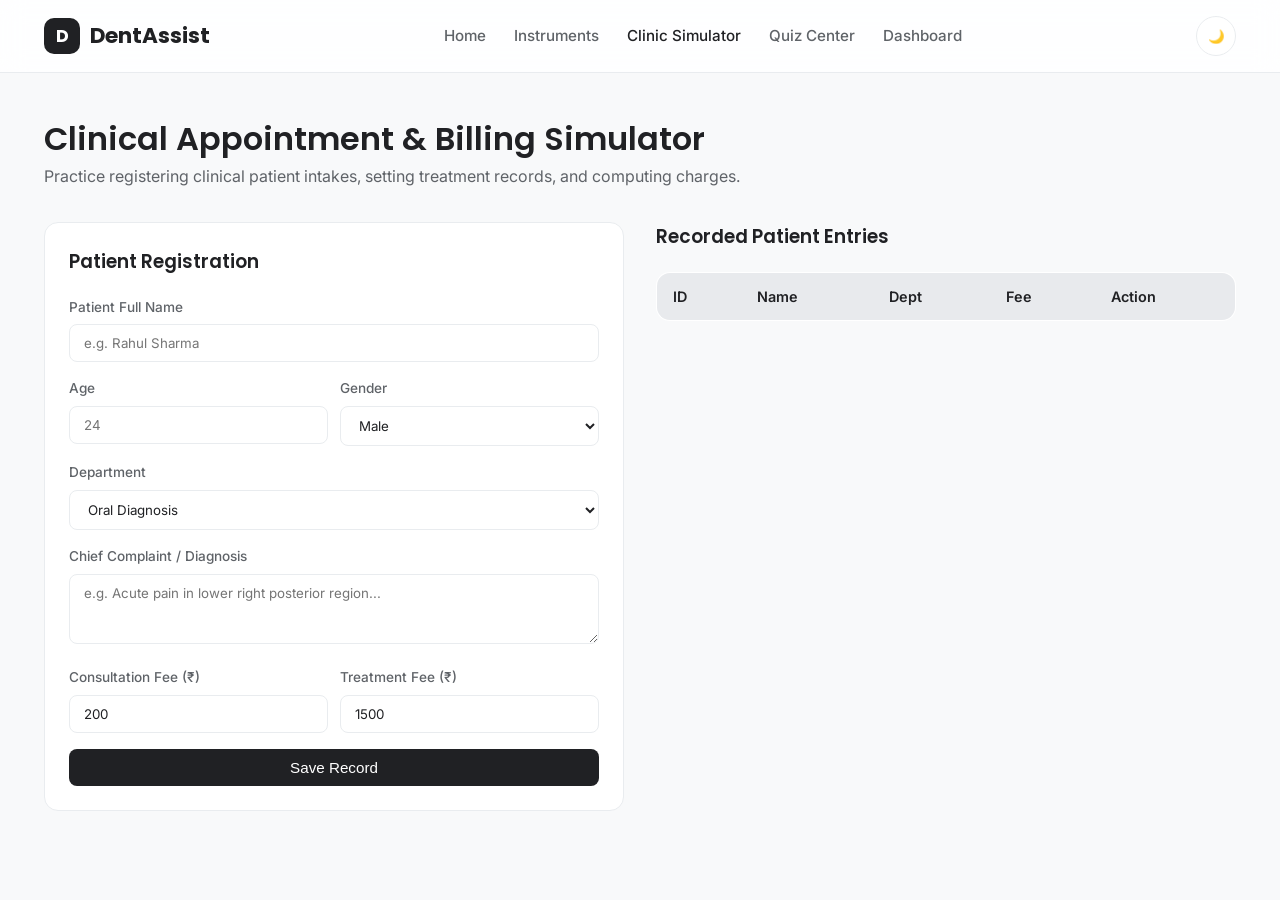
==== appointment.html @ 2c008f4a "Create appointment.html" ====
<!DOCTYPE html>
<html lang="en" data-theme="light">
<head>
  <meta charset="UTF-8">
  <meta name="viewport" content="width=device-width, initial-scale=1.0">
  <title>Clinic Simulator – DentAssist</title>
  <link rel="stylesheet" href="css/style.css">
  <link rel="stylesheet" href="css/responsive.css">
  <style>
    .sim-layout {
      display: grid;
      grid-template-columns: 1fr 1fr;
      gap: 32px;
      margin-top: 32px;
    }
    .form-group {
      margin-bottom: 16px;
    }
    .form-group label {
      display: block;
      font-size: 0.85rem;
      font-weight: 500;
      margin-bottom: 6px;
      color: var(--text-secondary);
    }
    .form-group input, .form-group select, .form-group textarea {
      width: 100%;
      padding: 10px 14px;
      border-radius: var(--radius-sm);
      border: 1px solid var(--border-color);
      background: var(--bg-surface);
      color: var(--text-primary);
      font-family: var(--font-body);
      outline: none;
    }
    .patient-table {
      width: 100%;
      border-collapse: collapse;
      background: var(--bg-surface);
      border-radius: var(--radius-md);
      overflow: hidden;
      border: 1px solid var(--border-color);
    }
    .patient-table th, .patient-table td {
      padding: 12px 16px;
      text-align: left;
      border-bottom: 1px solid var(--border-color);
      font-size: 0.9rem;
    }
    .patient-table th {
      background: var(--accent-light);
      font-weight: 600;
    }
  </style>
</head>
<body>

  <nav class="navbar">
    <div class="container nav-container">
      <a href="index.html" class="logo">
        <div class="logo-icon">D</div>
        <span>DentAssist</span>
      </a>
      <ul class="nav-links" id="navLinks">
        <li><a href="index.html">Home</a></li>
        <li><a href="library.html">Instruments</a></li>
        <li><a href="appointment.html" class="active">Clinic Simulator</a></li>
        <li><a href="quiz.html">Quiz Center</a></li>
        <li><a href="dashboard.html">Dashboard</a></li>
      </ul>
      <div class="nav-actions">
        <button class="theme-btn" id="themeToggle">🌙</button>
      </div>
    </div>
  </nav>

  <main class="container" style="padding-top: 40px; padding-bottom: 60px;">
    <h1>Clinical Appointment & Billing Simulator</h1>
    <p style="color: var(--text-secondary);">Practice registering clinical patient intakes, setting treatment records, and computing charges.</p>

    <div class="sim-layout">
      <div style="background: var(--bg-surface); padding: 24px; border-radius: var(--radius-md); border: 1px solid var(--border-color);">
        <h3 style="margin-bottom: 20px;">Patient Registration</h3>
        <form id="appointmentForm">
          <div class="form-group">
            <label>Patient Full Name</label>
            <input type="text" id="patientName" required placeholder="e.g. Rahul Sharma">
          </div>
          <div style="display: grid; grid-template-columns: 1fr 1fr; gap: 12px;">
            <div class="form-group">
              <label>Age</label>
              <input type="number" id="patientAge" required placeholder="24">
            </div>
            <div class="form-group">
              <label>Gender</label>
              <select id="patientGender">
                <option value="Male">Male</option>
                <option value="Female">Female</option>
                <option value="Other">Other</option>
              </select>
            </div>
          </div>
          <div class="form-group">
            <label>Department</label>
            <select id="clinicDept">
              <option value="Oral Diagnosis">Oral Diagnosis</option>
              <option value="Endodontics">Endodontics</option>
              <option value="Periodontics">Periodontics</option>
              <option value="Prosthodontics">Prosthodontics</option>
              <option value="Oral Surgery">Oral Surgery</option>
            </select>
          </div>
          <div class="form-group">
            <label>Chief Complaint / Diagnosis</label>
            <textarea id="chiefComplaint" rows="3" placeholder="e.g. Acute pain in lower right posterior region..."></textarea>
          </div>
          <div style="display: grid; grid-template-columns: 1fr 1fr; gap: 12px;">
            <div class="form-group">
              <label>Consultation Fee (₹)</label>
              <input type="number" id="feeConsult" value="200">
            </div>
            <div class="form-group">
              <label>Treatment Fee (₹)</label>
              <input type="number" id="feeTreatment" value="1500">
            </div>
          </div>
          <button type="submit" class="btn btn-primary" style="width: 100%;">Save Record</button>
        </form>
      </div>

      <div>
        <h3 style="margin-bottom: 20px;">Recorded Patient Entries</h3>
        <div style="overflow-x: auto;">
          <table class="patient-table">
            <thead>
              <tr>
                <th>ID</th>
                <th>Name</th>
                <th>Dept</th>
                <th>Fee</th>
                <th>Action</th>
              </tr>
            </thead>
            <tbody id="patientTableBody">
            </tbody>
          </table>
        </div>
      </div>
    </div>
  </main>

  <script src="js/script.js"></script>
  <script src="js/appointment.js"></script>
</body>
</html>
---- css/style.css ----
@import url('https://fonts.googleapis.com/css2?family=Inter:wght@300;400;500;600;700&family=Poppins:wght@500;600;700&display=swap');

:root {
  --bg-primary: #f8f9fa;
  --bg-surface: #ffffff;
  --bg-glass: rgba(255, 255, 255, 0.85);
  --border-color: #e9ecef;
  --border-hover: #ced4da;
  --text-primary: #202124;
  --text-secondary: #5f6368;
  --text-muted: #80868b;
  --accent: #3c4043;
  --accent-light: #e8eaed;
  --accent-blue: #1a73e8;
  --shadow-sm: 0 2px 4px rgba(0, 0, 0, 0.04);
  --shadow-md: 0 6px 16px rgba(0, 0, 0, 0.06);
  --shadow-lg: 0 12px 32px rgba(0, 0, 0, 0.08);
  --radius-sm: 8px;
  --radius-md: 14px;
  --radius-lg: 20px;
  --font-heading: 'Poppins', sans-serif;
  --font-body: 'Inter', sans-serif;
  --transition: all 0.25s ease;
}

[data-theme="dark"] {
  --bg-primary: #121212;
  --bg-surface: #1e1e1e;
  --bg-glass: rgba(30, 30, 30, 0.85);
  --border-color: #2d2d2d;
  --border-hover: #404040;
  --text-primary: #e8eaed;
  --text-secondary: #9aa0a6;
  --text-muted: #5f6368;
  --accent: #e8eaed;
  --accent-light: #2d2d2d;
  --shadow-sm: 0 2px 4px rgba(0, 0, 0, 0.2);
  --shadow-md: 0 6px 16px rgba(0, 0, 0, 0.3);
  --shadow-lg: 0 12px 32px rgba(0, 0, 0, 0.4);
}

* {
  margin: 0;
  padding: 0;
  box-sizing: border-box;
}

body {
  font-family: var(--font-body);
  background-color: var(--bg-primary);
  color: var(--text-primary);
  line-height: 1.6;
  transition: background-color 0.3s ease, color 0.3s ease;
}

h1, h2, h3, h4, h5, h6 {
  font-family: var(--font-heading);
  color: var(--text-primary);
  font-weight: 600;
}

a {
  text-decoration: none;
  color: inherit;
}

ul {
  list-style: none;
}

.container {
  max-width: 1240px;
  margin: 0 auto;
  padding: 0 24px;
}

.navbar {
  position: sticky;
  top: 0;
  z-index: 1000;
  background-color: var(--bg-glass);
  backdrop-filter: blur(12px);
  border-bottom: 1px solid var(--border-color);
  transition: var(--transition);
}

.nav-container {
  display: flex;
  align-items: center;
  justify-content: space-between;
  height: 72px;
}

.logo {
  display: flex;
  align-items: center;
  gap: 10px;
  font-family: var(--font-heading);
  font-size: 1.35rem;
  font-weight: 700;
  color: var(--text-primary);
}

.logo-icon {
  width: 36px;
  height: 36px;
  background: var(--text-primary);
  color: var(--bg-surface);
  border-radius: 10px;
  display: flex;
  align-items: center;
  justify-content: center;
  font-weight: 700;
  font-size: 1.1rem;
}

.nav-links {
  display: flex;
  align-items: center;
  gap: 28px;
}

.nav-links a {
  font-size: 0.95rem;
  font-weight: 500;
  color: var(--text-secondary);
  transition: var(--transition);
  position: relative;
}

.nav-links a:hover,
.nav-links a.active {
  color: var(--text-primary);
}

.nav-actions {
  display: flex;
  align-items: center;
  gap: 16px;
}

.theme-btn, .icon-btn {
  background: var(--bg-surface);
  border: 1px solid var(--border-color);
  color: var(--text-primary);
  width: 40px;
  height: 40px;
  border-radius: 50%;
  display: flex;
  align-items: center;
  justify-content: center;
  cursor: pointer;
  transition: var(--transition);
}

.theme-btn:hover, .icon-btn:hover {
  border-color: var(--border-hover);
  transform: translateY(-2px);
}

.hamburger {
  display: none;
  flex-direction: column;
  gap: 5px;
  cursor: pointer;
}

.hamburger span {
  width: 24px;
  height: 2px;
  background-color: var(--text-primary);
  transition: var(--transition);
}

.btn {
  display: inline-flex;
  align-items: center;
  justify-content: center;
  gap: 8px;
  padding: 10px 22px;
  border-radius: var(--radius-sm);
  font-size: 0.95rem;
  font-weight: 500;
  cursor: pointer;
  transition: var(--transition);
  border: none;
}

.btn-primary {
  background-color: var(--text-primary);
  color: var(--bg-surface);
}

.btn-primary:hover {
  opacity: 0.9;
  transform: translateY(-1px);
  box-shadow: var(--shadow-sm);
}

.btn-secondary {
  background-color: var(--bg-surface);
  color: var(--text-primary);
  border: 1px solid var(--border-color);
}

.btn-secondary:hover {
  background-color: var(--accent-light);
  border-color: var(--border-hover);
}

.hero {
  padding: 80px 0 60px;
  display: grid;
  grid-template-columns: 1fr 1fr;
  gap: 48px;
  align-items: center;
}

.hero-content h1 {
  font-size: 3rem;
  line-height: 1.2;
  margin-bottom: 20px;
  letter-spacing: -0.5px;
}

.hero-content p {
  font-size: 1.1rem;
  color: var(--text-secondary);
  margin-bottom: 32px;
}

.hero-actions {
  display: flex;
  gap: 16px;
  margin-bottom: 48px;
}

.hero-illustration {
  background-color: var(--bg-surface);
  border: 1px solid var(--border-color);
  border-radius: var(--radius-lg);
  padding: 32px;
  height: 380px;
  display: flex;
  flex-direction: column;
  justify-content: center;
  align-items: center;
  box-shadow: var(--shadow-md);
  position: relative;
  overflow: hidden;
}

.stats-grid {
  display: grid;
  grid-template-columns: repeat(4, 1fr);
  gap: 20px;
  margin-bottom: 80px;
}

.stat-card {
  background: var(--bg-surface);
  border: 1px solid var(--border-color);
  border-radius: var(--radius-md);
  padding: 24px;
  text-align: center;
  box-shadow: var(--shadow-sm);
  transition: var(--transition);
}

.stat-card:hover {
  transform: translateY(-4px);
  box-shadow: var(--shadow-md);
}

.stat-number {
  font-size: 2rem;
  font-weight: 700;
  font-family: var(--font-heading);
  margin-bottom: 4px;
}

.stat-label {
  font-size: 0.85rem;
  color: var(--text-secondary);
}

.section-header {
  text-align: center;
  max-width: 600px;
  margin: 0 auto 48px;
}

.section-header h2 {
  font-size: 2rem;
  margin-bottom: 12px;
}

.section-header p {
  color: var(--text-secondary);
}

.features-grid {
  display: grid;
  grid-template-columns: repeat(3, 1fr);
  gap: 24px;
  margin-bottom: 80px;
}

.feature-card {
  background: var(--bg-surface);
  border: 1px solid var(--border-color);
  border-radius: var(--radius-md);
  padding: 32px;
  box-shadow: var(--shadow-sm);
  transition: var(--transition);
}

.feature-card:hover {
  transform: translateY(-4px);
  box-shadow: var(--shadow-md);
}

.feature-icon {
  width: 48px;
  height: 48px;
  background-color: var(--accent-light);
  border-radius: var(--radius-sm);
  display: flex;
  align-items: center;
  justify-content: center;
  margin-bottom: 20px;
  font-weight: 700;
}

.feature-card h3 {
  font-size: 1.2rem;
  margin-bottom: 10px;
}

.feature-card p {
  font-size: 0.92rem;
  color: var(--text-secondary);
}

.filter-bar {
  display: flex;
  gap: 16px;
  margin-bottom: 32px;
  flex-wrap: wrap;
  align-items: center;
  justify-content: space-between;
}

.search-box {
  position: relative;
  flex: 1;
  min-width: 280px;
}

.search-box input {
  width: 100%;
  padding: 12px 16px 12px 42px;
  border-radius: var(--radius-sm);
  border: 1px solid var(--border-color);
  background: var(--bg-surface);
  color: var(--text-primary);
  font-family: var(--font-body);
  font-size: 0.95rem;
  outline: none;
  transition: var(--transition);
}

.search-box input:focus {
  border-color: var(--text-primary);
}

.search-box::before {
  content: '🔍';
  position: absolute;
  left: 14px;
  top: 50%;
  transform: translateY(-50%);
  font-size: 0.9rem;
  opacity: 0.6;
}

.filter-select {
  padding: 12px 16px;
  border-radius: var(--radius-sm);
  border: 1px solid var(--border-color);
  background: var(--bg-surface);
  color: var(--text-primary);
  font-family: var(--font-body);
  font-size: 0.95rem;
  outline: none;
  cursor: pointer;
}

.cards-grid {
  display: grid;
  grid-template-columns: repeat(auto-fill, minmax(300px, 1fr));
  gap: 24px;
  margin-bottom: 60px;
}

.instrument-card {
  background: var(--bg-surface);
  border: 1px solid var(--border-color);
  border-radius: var(--radius-md);
  overflow: hidden;
  box-shadow: var(--shadow-sm);
  transition: var(--transition);
  display: flex;
  flex-direction: column;
}

.instrument-card:hover {
  transform: translateY(-4px);
  box-shadow: var(--shadow-md);
}

.card-image {
  height: 180px;
  background-color: var(--accent-light);
  display: flex;
  align-items: center;
  justify-content: center;
  position: relative;
}

.card-image img {
  max-width: 80%;
  max-height: 80%;
  object-fit: contain;
}

.card-tag {
  position: absolute;
  top: 12px;
  right: 12px;
  background: var(--bg-surface);
  border: 1px solid var(--border-color);
  padding: 4px 10px;
  border-radius: 20px;
  font-size: 0.75rem;
  font-weight: 600;
  text-transform: uppercase;
}

.card-body {
  padding: 20px;
  display: flex;
  flex-direction: column;
  flex: 1;
}

.card-title {
  font-size: 1.1rem;
  margin-bottom: 8px;
}

.card-meta {
  font-size: 0.85rem;
  color: var(--text-secondary);
  margin-bottom: 12px;
}

.card-text {
  font-size: 0.9rem;
  color: var(--text-secondary);
  margin-bottom: 16px;
  flex: 1;
}

.card-footer {
  display: flex;
  justify-content: space-between;
  align-items: center;
  border-top: 1px solid var(--border-color);
  padding-top: 12px;
  margin-top: auto;
}

footer {
  background: var(--bg-surface);
  border-top: 1px solid var(--border-color);
  padding: 60px 0 30px;
  margin-top: 10px;
}

.footer-grid {
  display: grid;
  grid-template-columns: 2fr repeat(3, 1fr);
  gap: 40px;
  margin-bottom: 40px;
}

.footer-brand p {
  color: var(--text-secondary);
  font-size: 0.9rem;
  margin-top: 12px;
  max-width: 300px;
}

.footer-column h4 {
  font-size: 0.95rem;
  margin-bottom: 16px;
  text-transform: uppercase;
  letter-spacing: 0.5px;
}

.footer-column ul li {
  margin-bottom: 10px;
}

.footer-column ul a {
  color: var(--text-secondary);
  font-size: 0.9rem;
  transition: var(--transition);
}

.footer-column ul a:hover {
  color: var(--text-primary);
}

.footer-bottom {
  border-top: 1px solid var(--border-color);
  padding-top: 24px;
  display: flex;
  justify-content: space-between;
  align-items: center;
  font-size: 0.85rem;
  color: var(--text-muted);
}
---- css/responsive.css ----
@media (max-width: 992px) {
  .hero {
    grid-template-columns: 1fr;
    padding: 40px 0;
  }
  
  .hero-illustration {
    height: 280px;
  }
  
  .stats-grid {
    grid-template-columns: repeat(2, 1fr);
  }
  
  .features-grid {
    grid-template-columns: repeat(2, 1fr);
  }
  
  .footer-grid {
    grid-template-columns: 1fr 1fr;
  }
}

@media (max-width: 768px) {
  .nav-links {
    position: fixed;
    top: 72px;
    left: -100%;
    width: 100%;
    height: calc(100vh - 72px);
    background-color: var(--bg-surface);
    flex-direction: column;
    padding: 40px 24px;
    align-items: flex-start;
    transition: 0.3s ease;
    border-top: 1px solid var(--border-color);
  }

  .nav-links.active {
    left: 0;
  }

  .hamburger {
    display: flex;
  }

  .features-grid {
    grid-template-columns: 1fr;
  }

  .stats-grid {
    grid-template-columns: repeat(2, 1fr);
  }

  .footer-grid {
    grid-template-columns: 1fr;
  }

  .footer-bottom {
    flex-direction: column;
    gap: 12px;
    text-align: center;
  }
}
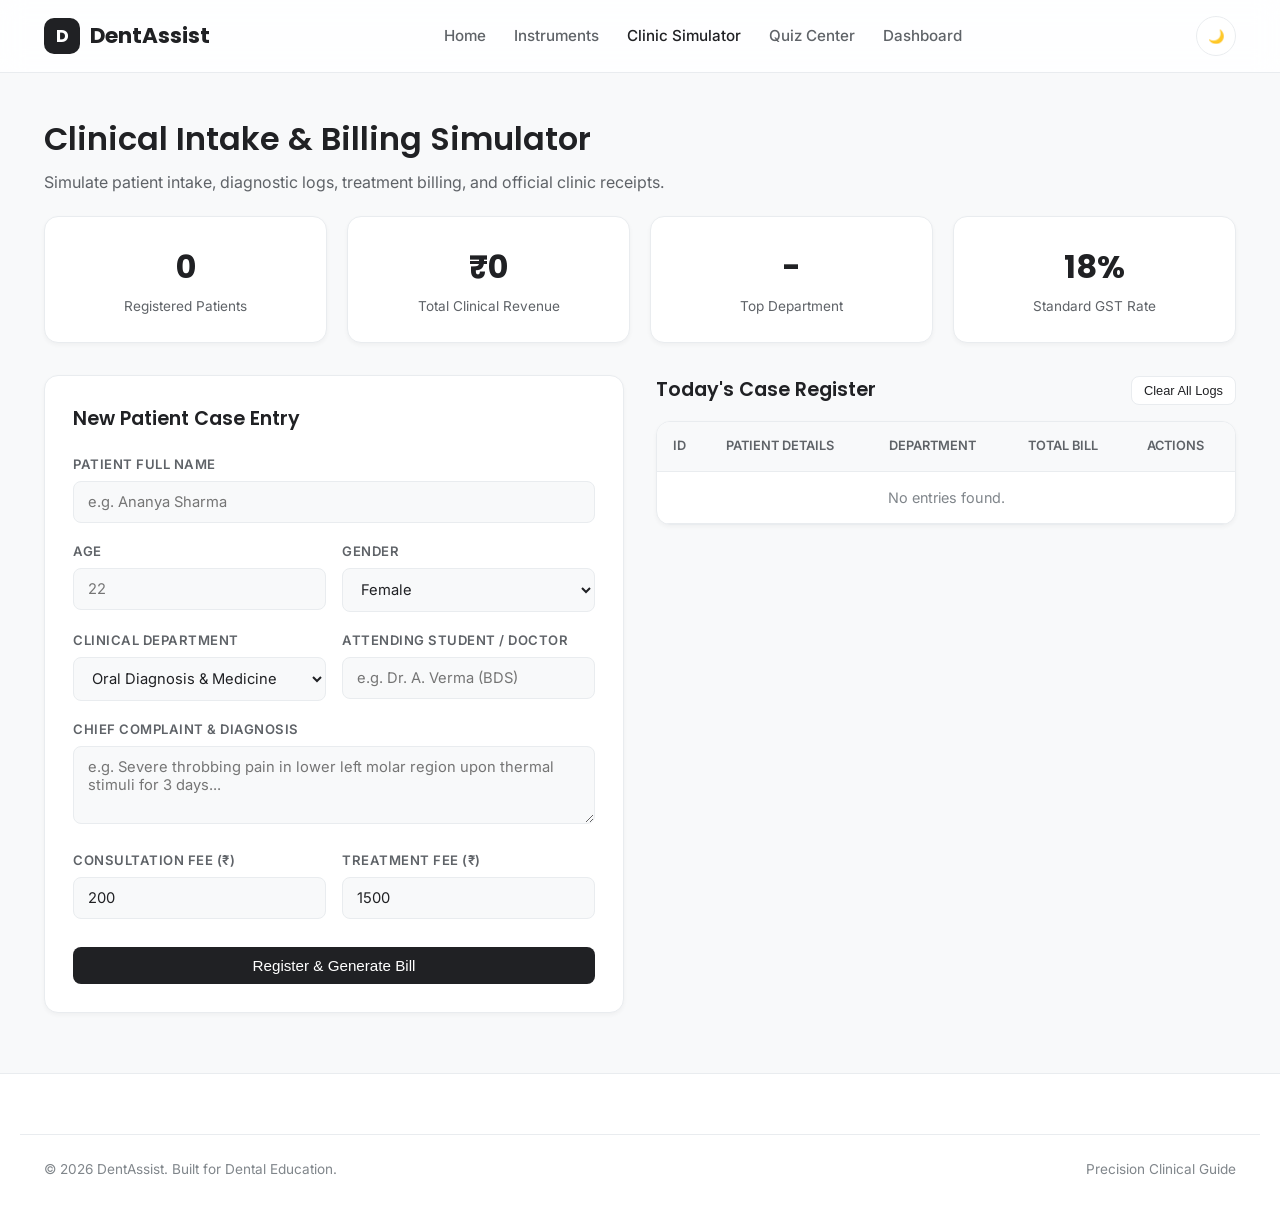
==== commit 45132eff: "Update appointment.html" ====
--- a/appointment.html
+++ b/appointment.html
@@ -7,49 +7,161 @@
   <link rel="stylesheet" href="css/style.css">
   <link rel="stylesheet" href="css/responsive.css">
   <style>
+    .sim-header {
+      padding: 40px 0 20px;
+    }
+
     .sim-layout {
       display: grid;
       grid-template-columns: 1fr 1fr;
       gap: 32px;
-      margin-top: 32px;
-    }
+      margin-top: 24px;
+      margin-bottom: 60px;
+    }
+
+    .form-card {
+      background: var(--bg-surface);
+      border: 1px solid var(--border-color);
+      border-radius: var(--radius-md);
+      padding: 28px;
+      box-shadow: var(--shadow-sm);
+    }
+
+    .form-grid-2 {
+      display: grid;
+      grid-template-columns: 1fr 1fr;
+      gap: 16px;
+    }
+
     .form-group {
-      margin-bottom: 16px;
-    }
+      margin-bottom: 18px;
+    }
+
     .form-group label {
       display: block;
-      font-size: 0.85rem;
-      font-weight: 500;
+      font-size: 0.82rem;
+      font-weight: 600;
       margin-bottom: 6px;
       color: var(--text-secondary);
-    }
-    .form-group input, .form-group select, .form-group textarea {
+      text-transform: uppercase;
+      letter-spacing: 0.5px;
+    }
+
+    .form-group input, 
+    .form-group select, 
+    .form-group textarea {
       width: 100%;
-      padding: 10px 14px;
+      padding: 11px 14px;
       border-radius: var(--radius-sm);
       border: 1px solid var(--border-color);
-      background: var(--bg-surface);
+      background: var(--bg-primary);
       color: var(--text-primary);
       font-family: var(--font-body);
+      font-size: 0.92rem;
       outline: none;
-    }
+      transition: var(--transition);
+    }
+
+    .form-group input:focus, 
+    .form-group select:focus, 
+    .form-group textarea:focus {
+      border-color: var(--text-primary);
+      background: var(--bg-surface);
+    }
+
+    .patient-table-container {
+      background: var(--bg-surface);
+      border-radius: var(--radius-md);
+      border: 1px solid var(--border-color);
+      overflow: hidden;
+      box-shadow: var(--shadow-sm);
+    }
+
     .patient-table {
       width: 100%;
       border-collapse: collapse;
-      background: var(--bg-surface);
-      border-radius: var(--radius-md);
-      overflow: hidden;
-      border: 1px solid var(--border-color);
-    }
-    .patient-table th, .patient-table td {
-      padding: 12px 16px;
+      font-size: 0.9rem;
+    }
+
+    .patient-table th, 
+    .patient-table td {
+      padding: 14px 16px;
       text-align: left;
       border-bottom: 1px solid var(--border-color);
+    }
+
+    .patient-table th {
+      background: var(--bg-primary);
+      font-weight: 600;
+      color: var(--text-secondary);
+      font-size: 0.8rem;
+      text-transform: uppercase;
+    }
+
+    .patient-table tr:hover {
+      background: var(--accent-light);
+    }
+
+    /* Modal / Receipt Styles */
+    .receipt-modal {
+      position: fixed;
+      top: 0;
+      left: 0;
+      width: 100%;
+      height: 100%;
+      background: rgba(0, 0, 0, 0.5);
+      backdrop-filter: blur(4px);
+      display: flex;
+      align-items: center;
+      justify-content: center;
+      z-index: 2000;
+      opacity: 0;
+      pointer-events: none;
+      transition: opacity 0.25s ease;
+    }
+
+    .receipt-modal.active {
+      opacity: 1;
+      pointer-events: auto;
+    }
+
+    .receipt-card {
+      background: #ffffff;
+      color: #202124;
+      border-radius: var(--radius-md);
+      width: 90%;
+      max-width: 520px;
+      padding: 32px;
+      box-shadow: var(--shadow-lg);
+      position: relative;
+    }
+
+    .receipt-header {
+      text-align: center;
+      border-bottom: 2px dashed #e9ecef;
+      padding-bottom: 20px;
+      margin-bottom: 20px;
+    }
+
+    .receipt-line {
+      display: flex;
+      justify-content: space-between;
+      margin-bottom: 10px;
       font-size: 0.9rem;
     }
-    .patient-table th {
-      background: var(--accent-light);
-      font-weight: 600;
+
+    .receipt-total {
+      border-top: 2px dashed #e9ecef;
+      padding-top: 14px;
+      margin-top: 14px;
+      font-weight: 700;
+      font-size: 1.1rem;
+    }
+
+    @media (max-width: 992px) {
+      .sim-layout {
+        grid-template-columns: 1fr;
+      }
     }
   </style>
 </head>
@@ -61,6 +173,7 @@
         <div class="logo-icon">D</div>
         <span>DentAssist</span>
       </a>
+      
       <ul class="nav-links" id="navLinks">
         <li><a href="index.html">Home</a></li>
         <li><a href="library.html">Instruments</a></li>
@@ -68,86 +181,159 @@
         <li><a href="quiz.html">Quiz Center</a></li>
         <li><a href="dashboard.html">Dashboard</a></li>
       </ul>
+
       <div class="nav-actions">
-        <button class="theme-btn" id="themeToggle">🌙</button>
+        <button class="theme-btn" id="themeToggle" aria-label="Toggle Theme">🌙</button>
+        <div class="hamburger" id="hamburger">
+          <span></span>
+          <span></span>
+          <span></span>
+        </div>
       </div>
     </div>
   </nav>
 
-  <main class="container" style="padding-top: 40px; padding-bottom: 60px;">
-    <h1>Clinical Appointment & Billing Simulator</h1>
-    <p style="color: var(--text-secondary);">Practice registering clinical patient intakes, setting treatment records, and computing charges.</p>
+  <main class="container">
+    <div class="sim-header">
+      <h1>Clinical Intake & Billing Simulator</h1>
+      <p style="color: var(--text-secondary); margin-top: 6px;">Simulate patient intake, diagnostic logs, treatment billing, and official clinic receipts.</p>
+    </div>
+
+    <!-- Quick Stats -->
+    <div class="stats-grid" style="margin-bottom: 32px;">
+      <div class="stat-card">
+        <div class="stat-number" id="statTodayPatients">0</div>
+        <div class="stat-label">Registered Patients</div>
+      </div>
+      <div class="stat-card">
+        <div class="stat-number" id="statTodayRevenue">₹0</div>
+        <div class="stat-label">Total Clinical Revenue</div>
+      </div>
+      <div class="stat-card">
+        <div class="stat-number" id="statActiveDept">-</div>
+        <div class="stat-label">Top Department</div>
+      </div>
+      <div class="stat-card">
+        <div class="stat-number">18%</div>
+        <div class="stat-label">Standard GST Rate</div>
+      </div>
+    </div>
 
     <div class="sim-layout">
-      <div style="background: var(--bg-surface); padding: 24px; border-radius: var(--radius-md); border: 1px solid var(--border-color);">
-        <h3 style="margin-bottom: 20px;">Patient Registration</h3>
+      <!-- Left: Registration Form -->
+      <div class="form-card">
+        <h3 style="margin-bottom: 20px; font-size: 1.2rem;">New Patient Case Entry</h3>
+        
         <form id="appointmentForm">
           <div class="form-group">
             <label>Patient Full Name</label>
-            <input type="text" id="patientName" required placeholder="e.g. Rahul Sharma">
-          </div>
-          <div style="display: grid; grid-template-columns: 1fr 1fr; gap: 12px;">
+            <input type="text" id="patientName" required placeholder="e.g. Ananya Sharma">
+          </div>
+
+          <div class="form-grid-2">
             <div class="form-group">
               <label>Age</label>
-              <input type="number" id="patientAge" required placeholder="24">
+              <input type="number" id="patientAge" min="1" max="100" required placeholder="22">
             </div>
             <div class="form-group">
               <label>Gender</label>
               <select id="patientGender">
+                <option value="Female">Female</option>
                 <option value="Male">Male</option>
-                <option value="Female">Female</option>
                 <option value="Other">Other</option>
               </select>
             </div>
           </div>
+
+          <div class="form-grid-2">
+            <div class="form-group">
+              <label>Clinical Department</label>
+              <select id="clinicDept">
+                <option value="Oral Diagnosis">Oral Diagnosis & Medicine</option>
+                <option value="Conservative & Endo">Conservative & Endodontics</option>
+                <option value="Periodontics">Periodontics</option>
+                <option value="Prosthodontics">Prosthodontics</option>
+                <option value="Oral Surgery">Oral & Maxillofacial Surgery</option>
+                <option value="Pedodontics">Pedodontics</option>
+              </select>
+            </div>
+            <div class="form-group">
+              <label>Attending Student / Doctor</label>
+              <input type="text" id="doctorName" required placeholder="e.g. Dr. A. Verma (BDS)">
+            </div>
+          </div>
+
           <div class="form-group">
-            <label>Department</label>
-            <select id="clinicDept">
-              <option value="Oral Diagnosis">Oral Diagnosis</option>
-              <option value="Endodontics">Endodontics</option>
-              <option value="Periodontics">Periodontics</option>
-              <option value="Prosthodontics">Prosthodontics</option>
-              <option value="Oral Surgery">Oral Surgery</option>
-            </select>
-          </div>
-          <div class="form-group">
-            <label>Chief Complaint / Diagnosis</label>
-            <textarea id="chiefComplaint" rows="3" placeholder="e.g. Acute pain in lower right posterior region..."></textarea>
-          </div>
-          <div style="display: grid; grid-template-columns: 1fr 1fr; gap: 12px;">
+            <label>Chief Complaint & Diagnosis</label>
+            <textarea id="chiefComplaint" rows="3" required placeholder="e.g. Severe throbbing pain in lower left molar region upon thermal stimuli for 3 days..."></textarea>
+          </div>
+
+          <div class="form-grid-2">
             <div class="form-group">
               <label>Consultation Fee (₹)</label>
-              <input type="number" id="feeConsult" value="200">
+              <input type="number" id="feeConsult" value="200" required>
             </div>
             <div class="form-group">
               <label>Treatment Fee (₹)</label>
-              <input type="number" id="feeTreatment" value="1500">
-            </div>
-          </div>
-          <button type="submit" class="btn btn-primary" style="width: 100%;">Save Record</button>
+              <input type="number" id="feeTreatment" value="1500" placeholder="e.g. 1500" required>
+            </div>
+          </div>
+
+          <button type="submit" class="btn btn-primary" style="width: 100%; margin-top: 10px;">Register & Generate Bill</button>
         </form>
       </div>
 
+      <!-- Right: Registered Patient Log -->
       <div>
-        <h3 style="margin-bottom: 20px;">Recorded Patient Entries</h3>
-        <div style="overflow-x: auto;">
-          <table class="patient-table">
-            <thead>
-              <tr>
-                <th>ID</th>
-                <th>Name</th>
-                <th>Dept</th>
-                <th>Fee</th>
-                <th>Action</th>
-              </tr>
-            </thead>
-            <tbody id="patientTableBody">
-            </tbody>
-          </table>
+        <div style="display: flex; justify-content: space-between; align-items: center; margin-bottom: 16px;">
+          <h3 style="font-size: 1.2rem;">Today's Case Register</h3>
+          <button class="btn btn-secondary" onclick="clearAllPatients()" style="padding: 6px 12px; font-size: 0.8rem;">Clear All Logs</button>
         </div>
+
+        <div class="patient-table-container">
+          <div style="overflow-x: auto;">
+            <table class="patient-table">
+              <thead>
+                <tr>
+                  <th>ID</th>
+                  <th>Patient Details</th>
+                  <th>Department</th>
+                  <th>Total Bill</th>
+                  <th>Actions</th>
+                </tr>
+              </thead>
+              <tbody id="patientTableBody"></tbody>
+            </table>
+          </div>
+        </div>
       </div>
     </div>
   </main>
+
+  <!-- Printable Receipt Modal -->
+  <div class="receipt-modal" id="receiptModal">
+    <div class="receipt-card">
+      <div class="receipt-header">
+        <h2 style="font-size: 1.4rem; font-weight: 700;">DENTASSIST CLINICAL CENTRE</h2>
+        <p style="font-size: 0.8rem; color: #5f6368; margin-top: 4px;">Dental Teaching Hospital & BDS Training Clinic</p>
+        <p style="font-size: 0.75rem; color: #80868b; margin-top: 2px;" id="receiptDate"></p>
+      </div>
+
+      <div id="receiptDetails"></div>
+
+      <div style="display: flex; gap: 12px; margin-top: 24px;">
+        <button class="btn btn-primary" onclick="window.print()" style="flex: 1;">🖨️ Print Receipt</button>
+        <button class="btn btn-secondary" id="closeReceiptBtn" style="flex: 1;">Close</button>
+      </div>
+    </div>
+  </div>
+
+  <footer>
+    <div class="container footer-bottom">
+      <p>&copy; 2026 DentAssist. Built for Dental Education.</p>
+      <p>Precision Clinical Guide</p>
+    </div>
+  </footer>
 
   <script src="js/script.js"></script>
   <script src="js/appointment.js"></script>
